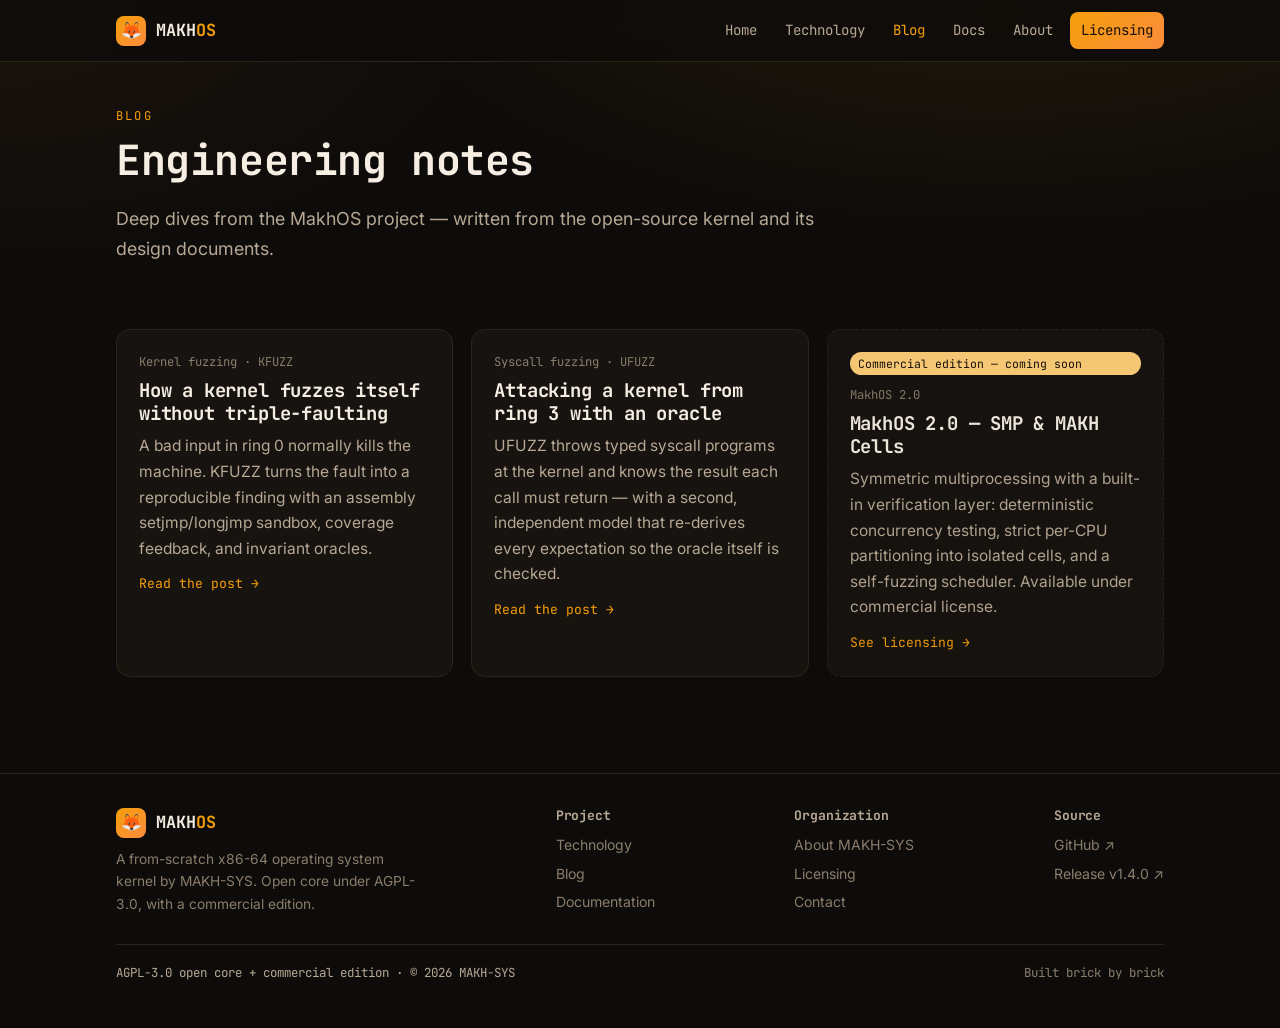
==== blog.html @ 7cea4a4a "Add the MAKH-SYS / MakhOS marketing + documentation website Static, English, multi-page site: home, " ====
<!DOCTYPE html>
<html lang="en">
<head>
<meta charset="utf-8">
<meta name="viewport" content="width=device-width, initial-scale=1">
<title>Blog — MakhOS</title>
<meta name="description" content="Engineering write-ups from the MakhOS project: how a kernel fuzzes itself from ring 0 without triple-faulting, and how UFUZZ attacks the kernel from ring 3 with a checked oracle.">
<link rel="preconnect" href="https://fonts.googleapis.com">
<link rel="preconnect" href="https://fonts.gstatic.com" crossorigin>
<link href="https://fonts.googleapis.com/css2?family=Inter:wght@400;500;600;700&family=JetBrains+Mono:wght@400;500;700&display=swap" rel="stylesheet">
<link rel="stylesheet" href="assets/style.css">
</head>
<body>
<a class="skip" href="#main">Skip to content</a>

<header class="site-header">
  <nav class="nav" aria-label="Primary">
    <a class="brand" href="index.html"><span class="glyph">🦊</span><span>MAKH<b>OS</b></span></a>
    <div class="nav-links">
      <a href="index.html">Home</a>
      <a href="technology.html">Technology</a>
      <a href="blog.html" class="active">Blog</a>
      <a href="docs.html">Docs</a>
      <a href="about.html">About</a>
      <a href="licensing.html" class="cta">Licensing</a>
    </div>
  </nav>
</header>

<main id="main">

<section class="section-tight" style="padding-top:44px">
  <div class="wrap">
    <p class="eyebrow">Blog</p>
    <h1 style="font-size:clamp(1.8rem,4.6vw,2.6rem);margin:6px 0 10px">Engineering notes</h1>
    <p class="lead">Deep dives from the MakhOS project — written from the open-source kernel and its design documents.</p>
  </div>
</section>

<section style="padding-top:12px">
  <div class="wrap">
    <div class="grid grid-3">

      <a class="card post-card" href="blog-kfuzz.html">
        <div class="meta">Kernel fuzzing · KFUZZ</div>
        <h3>How a kernel fuzzes itself without triple-faulting</h3>
        <p>A bad input in ring 0 normally kills the machine. KFUZZ turns the fault into a reproducible finding with an assembly setjmp/longjmp sandbox, coverage feedback, and invariant oracles.</p>
        <span class="more">Read the post →</span>
      </a>

      <a class="card post-card" href="blog-ufuzz.html">
        <div class="meta">Syscall fuzzing · UFUZZ</div>
        <h3>Attacking a kernel from ring 3 with an oracle</h3>
        <p>UFUZZ throws typed syscall programs at the kernel and knows the result each call must return — with a second, independent model that re-derives every expectation so the oracle itself is checked.</p>
        <span class="more">Read the post →</span>
      </a>

      <!-- Commercial teaser card: no post body, links to licensing (per brief) -->
      <a class="card post-card soon" href="licensing.html">
        <span class="tagline">Commercial edition — coming soon</span>
        <div class="meta">MakhOS 2.0</div>
        <h3>MakhOS 2.0 — SMP &amp; MAKH Cells</h3>
        <p>Symmetric multiprocessing with a built-in verification layer: deterministic concurrency testing, strict per-CPU partitioning into isolated cells, and a self-fuzzing scheduler. Available under commercial license.</p>
        <span class="more">See licensing →</span>
      </a>

    </div>
  </div>
</section>

</main>

<footer class="site-footer">
  <div class="wrap">
    <div class="footer-grid">
      <div class="footer-col" style="max-width:300px">
        <div class="brand" style="margin-bottom:10px"><span class="glyph">🦊</span><span>MAKH<b>OS</b></span></div>
        <p style="color:var(--faint);font-size:0.86rem;margin:0">A from-scratch x86-64 operating system kernel by MAKH-SYS. Open core under AGPL-3.0, with a commercial edition.</p>
      </div>
      <div class="footer-col"><h4>Project</h4><a href="technology.html">Technology</a><a href="blog.html">Blog</a><a href="docs.html">Documentation</a></div>
      <div class="footer-col"><h4>Organization</h4><a href="about.html">About MAKH-SYS</a><a href="licensing.html">Licensing</a><a href="about.html#contact">Contact</a></div>
      <div class="footer-col"><h4>Source</h4><a href="https://github.com/medaminkh-dev/MAKH" target="_blank" rel="noopener">GitHub ↗</a><a href="https://github.com/medaminkh-dev/MAKH/releases/tag/v1.4.0" target="_blank" rel="noopener">Release v1.4.0 ↗</a></div>
    </div>
    <div class="footer-bottom">
      <span class="lic">AGPL-3.0 open core + commercial edition · © 2026 MAKH-SYS</span>
      <span>Built brick by brick</span>
    </div>
  </div>
</footer>

</body>
</html>
---- assets/style.css ----
/* MAKH-SYS / MakhOS marketing site — shared stylesheet
   Dark "fennec" theme: warm amber/orange on near-black. */

:root {
  /* palette */
  --bg:        #0e0c0a;
  --bg-elev:   #171310;
  --bg-elev-2: #1f1a15;
  --panel:     #17130f;
  --text:      #f6eee3;
  --muted:     #b6a894;
  --faint:     #8a7d6b;
  --border:    #2c2419;
  --border-lit:#3a3020;

  --accent:    #f59e0b; /* amber */
  --accent-2:  #fb8c3c; /* orange */
  --accent-3:  #ffcf7a; /* light amber */
  --accent-ink:#1a1206;

  --green:     #7bd88f;
  --cyan:      #6cc6d6;
  --blue:      #7aa2f7;

  --mono: "JetBrains Mono", ui-monospace, "SFMono-Regular", Menlo, Consolas, monospace;
  --sans: "Inter", system-ui, -apple-system, Segoe UI, Roboto, Helvetica, Arial, sans-serif;

  --maxw: 1080px;
  --radius: 14px;
  --radius-sm: 9px;
}

* { box-sizing: border-box; }

html { scroll-behavior: smooth; }

body {
  margin: 0;
  background:
    radial-gradient(1100px 520px at 78% -8%, rgba(245,158,11,0.10), transparent 60%),
    radial-gradient(900px 480px at 0% 0%, rgba(251,140,60,0.06), transparent 55%),
    var(--bg);
  color: var(--text);
  font-family: var(--sans);
  font-size: 17px;
  line-height: 1.65;
  -webkit-font-smoothing: antialiased;
  text-rendering: optimizeLegibility;
}

h1, h2, h3, h4 {
  font-family: var(--mono);
  font-weight: 700;
  line-height: 1.2;
  letter-spacing: -0.01em;
}

a { color: var(--accent-3); text-decoration: none; }
a:hover { color: var(--accent); text-decoration: underline; text-underline-offset: 3px; }

code, kbd, pre, .mono { font-family: var(--mono); }

.wrap { max-width: var(--maxw); margin: 0 auto; padding: 0 16px; }

.sr-only {
  position: absolute; width: 1px; height: 1px; padding: 0; margin: -1px;
  overflow: hidden; clip: rect(0,0,0,0); white-space: nowrap; border: 0;
}

/* ---------- skip link ---------- */
.skip {
  position: absolute; left: -999px; top: 0; z-index: 100;
  background: var(--accent); color: var(--accent-ink);
  padding: 10px 16px; border-radius: 0 0 8px 0; font-family: var(--mono);
}
.skip:focus { left: 0; }

/* ---------- header / nav ---------- */
.site-header {
  position: sticky; top: 0; z-index: 40;
  background: rgba(14,12,10,0.82);
  backdrop-filter: blur(10px);
  border-bottom: 1px solid var(--border);
}
.nav {
  display: flex; align-items: center; gap: 18px;
  max-width: var(--maxw); margin: 0 auto; padding: 12px 16px;
}
.brand {
  display: flex; align-items: center; gap: 10px;
  font-family: var(--mono); font-weight: 700; font-size: 1.05rem;
  color: var(--text); white-space: nowrap;
}
.brand:hover { text-decoration: none; color: var(--text); }
.brand .glyph {
  display: inline-grid; place-items: center;
  width: 30px; height: 30px; border-radius: 8px;
  background: linear-gradient(135deg, var(--accent), var(--accent-2));
  color: var(--accent-ink); font-size: 1.05rem;
}
.brand b { color: var(--accent); }
.nav-links {
  display: flex; align-items: center; gap: 6px; flex-wrap: wrap;
  margin-left: auto;
}
.nav-links a {
  color: var(--muted); font-family: var(--mono); font-size: 0.88rem;
  padding: 7px 11px; border-radius: 8px; white-space: nowrap;
}
.nav-links a:hover { color: var(--text); background: var(--bg-elev-2); text-decoration: none; }
.nav-links a.active { color: var(--accent); }
.nav-links a.cta {
  color: var(--accent-ink); background: linear-gradient(135deg,var(--accent),var(--accent-2));
}
.nav-links a.cta:hover { filter: brightness(1.08); color: var(--accent-ink); }

/* ---------- layout primitives ---------- */
section { padding: 56px 0; }
.section-tight { padding: 36px 0; }
.lead { font-size: 1.12rem; color: var(--muted); max-width: 68ch; }
.eyebrow {
  font-family: var(--mono); font-size: 0.76rem; letter-spacing: 0.18em;
  text-transform: uppercase; color: var(--accent); margin: 0 0 10px;
}
.center { text-align: center; }
.divider { height: 1px; background: var(--border); border: 0; margin: 0; }

h2.section-title { font-size: clamp(1.5rem, 3.4vw, 2.1rem); margin: 0 0 6px; }
h3 { font-size: 1.18rem; }

/* ---------- badges ---------- */
.badges { display: flex; flex-wrap: wrap; gap: 8px; }
.badge {
  display: inline-flex; align-items: center; gap: 7px;
  font-family: var(--mono); font-size: 0.78rem;
  padding: 5px 11px; border-radius: 999px;
  background: var(--bg-elev-2); border: 1px solid var(--border-lit); color: var(--muted);
}
.badge .dot { width: 7px; height: 7px; border-radius: 50%; background: var(--accent); }
.badge.green .dot { background: var(--green); }
.badge.blue  .dot { background: var(--blue); }

/* ---------- buttons ---------- */
.btn {
  display: inline-flex; align-items: center; gap: 9px;
  font-family: var(--mono); font-weight: 600; font-size: 0.92rem;
  padding: 11px 18px; border-radius: 10px; cursor: pointer;
  border: 1px solid transparent;
}
.btn-primary { background: linear-gradient(135deg,var(--accent),var(--accent-2)); color: var(--accent-ink); }
.btn-primary:hover { filter: brightness(1.08); text-decoration: none; color: var(--accent-ink); }
.btn-ghost { background: transparent; border-color: var(--border-lit); color: var(--text); }
.btn-ghost:hover { border-color: var(--accent); color: var(--accent); text-decoration: none; }
.btn-row { display: flex; flex-wrap: wrap; gap: 12px; }

/* ---------- hero ---------- */
.hero { padding: 64px 0 40px; }
.hero-grid {
  display: grid; grid-template-columns: 1.25fr 0.9fr; gap: 40px; align-items: center;
}
.hero h1 {
  font-size: clamp(1.9rem, 5.2vw, 3.1rem); margin: 10px 0 14px; line-height: 1.1;
}
.hero h1 .accent { color: var(--accent); }
.hero-logo {
  display: grid; place-items: center;
}
.hero-logo img {
  width: 100%; max-width: 420px; height: auto;
  filter: drop-shadow(0 18px 40px rgba(245,158,11,0.18));
}
.pitch { font-size: 1.16rem; color: var(--muted); max-width: 54ch; }

/* ---------- cards / grids ---------- */
.grid { display: grid; gap: 18px; }
.grid-2 { grid-template-columns: repeat(2, 1fr); }
.grid-3 { grid-template-columns: repeat(3, 1fr); }

.card {
  background: linear-gradient(180deg, var(--bg-elev), var(--panel));
  border: 1px solid var(--border);
  border-radius: var(--radius);
  padding: 22px;
}
.card h3 { margin: 0 0 8px; color: var(--text); }
.card p { margin: 0; color: var(--muted); font-size: 0.97rem; }
.card .ico { font-size: 1.4rem; margin-bottom: 6px; display: block; }
a.card:hover { border-color: var(--accent); text-decoration: none; }
a.card:hover h3 { color: var(--accent); }
.card .more {
  display: inline-block; margin-top: 12px; font-family: var(--mono);
  font-size: 0.82rem; color: var(--accent);
}

/* ---------- terminal block ---------- */
.terminal {
  background: #0b0906; border: 1px solid var(--border-lit); border-radius: var(--radius);
  overflow: hidden; box-shadow: 0 16px 40px rgba(0,0,0,0.4);
}
.terminal .bar {
  display: flex; align-items: center; gap: 8px;
  padding: 10px 14px; background: var(--bg-elev-2); border-bottom: 1px solid var(--border);
}
.terminal .bar .tl { width: 11px; height: 11px; border-radius: 50%; background: #3a3020; }
.terminal .bar .tl.r { background: #d1603a; }
.terminal .bar .tl.y { background: var(--accent); }
.terminal .bar .tl.g { background: var(--green); }
.terminal .bar .title {
  margin-left: 8px; font-family: var(--mono); font-size: 0.78rem; color: var(--faint);
}
.terminal pre {
  margin: 0; padding: 18px 18px 20px; overflow-x: auto;
  font-size: 0.85rem; line-height: 1.7; color: #e9dfce;
}
.terminal .p { color: var(--accent); }        /* prompt */
.terminal .c { color: var(--accent-3); }       /* command */
.terminal .o { color: var(--muted); }           /* output */
.terminal .ok { color: var(--green); }

/* generic code block */
pre.code {
  background: #0b0906; border: 1px solid var(--border); border-radius: var(--radius-sm);
  padding: 16px 18px; overflow-x: auto; font-size: 0.85rem; color: #e9dfce; line-height: 1.65;
}
.inline-code {
  font-family: var(--mono); font-size: 0.88em;
  background: var(--bg-elev-2); border: 1px solid var(--border);
  padding: 1px 6px; border-radius: 6px; color: var(--accent-3);
}

/* ---------- feature table ---------- */
.ftable { width: 100%; border-collapse: collapse; font-size: 0.93rem; }
.ftable th, .ftable td {
  text-align: left; padding: 11px 14px; border-bottom: 1px solid var(--border);
  vertical-align: top;
}
.ftable th { font-family: var(--mono); color: var(--accent); font-size: 0.82rem; }
.ftable td { color: var(--muted); }
.ftable td code, .ftable th code { color: var(--accent-3); }
.table-wrap { overflow-x: auto; border: 1px solid var(--border); border-radius: var(--radius); }

/* ---------- diagram figure ---------- */
figure.diagram {
  margin: 22px 0 6px; background: var(--panel);
  border: 1px solid var(--border); border-radius: var(--radius); padding: 18px;
}
figure.diagram svg { width: 100%; height: auto; display: block; }
figure.diagram figcaption {
  margin-top: 12px; font-size: 0.85rem; color: var(--faint); font-family: var(--mono);
  text-align: center;
}

/* ---------- tech section anchors ---------- */
.anchor-nav {
  display: flex; flex-wrap: wrap; gap: 8px; margin: 18px 0 8px;
}
.anchor-nav a {
  font-family: var(--mono); font-size: 0.82rem; color: var(--muted);
  padding: 6px 12px; border: 1px solid var(--border-lit); border-radius: 999px;
}
.anchor-nav a:hover { color: var(--accent); border-color: var(--accent); text-decoration: none; }

.tech-block { padding: 46px 0; border-top: 1px solid var(--border); }
.tech-block:first-of-type { border-top: 0; }
.tech-block h2 { font-size: clamp(1.4rem, 3.2vw, 1.9rem); margin: 0 0 4px; display:flex; align-items:center; gap:12px; flex-wrap:wrap;}
.tech-block .tag {
  font-family: var(--mono); font-size: 0.7rem; letter-spacing:0.12em; text-transform:uppercase;
  color: var(--accent); border: 1px solid var(--border-lit); border-radius: 999px; padding: 3px 9px;
}
.key-list { list-style: none; padding: 0; margin: 16px 0 0; display: grid; gap: 10px; }
.key-list li { padding-left: 24px; position: relative; color: var(--muted); font-size: 0.97rem; }
.key-list li::before {
  content: "›"; position: absolute; left: 4px; top: -1px; color: var(--accent); font-weight: 700;
}
.key-list li b { color: var(--text); font-weight: 600; }

.stat-row { display: flex; flex-wrap: wrap; gap: 14px; margin-top: 18px; }
.stat {
  flex: 1 1 150px; background: var(--bg-elev); border: 1px solid var(--border);
  border-radius: var(--radius-sm); padding: 14px 16px;
}
.stat .n { font-family: var(--mono); font-size: 1.35rem; font-weight: 700; color: var(--accent); }
.stat .l { font-size: 0.82rem; color: var(--faint); }

/* ---------- blog ---------- */
.post-card { display: flex; flex-direction: column; }
.post-card .meta { font-family: var(--mono); font-size: 0.76rem; color: var(--faint); margin-bottom: 8px; }
.post-card .tagline { display:inline-block; font-family: var(--mono); font-size:0.72rem; color: var(--accent-ink);
  background: var(--accent-3); padding: 2px 8px; border-radius: 999px; margin-bottom: 10px; }
.post-card.soon { opacity: 0.96; border-style: dashed; }

.article { max-width: 760px; margin: 0 auto; }
.article h1 { font-size: clamp(1.7rem, 4.4vw, 2.5rem); margin: 6px 0 10px; }
.article h2 { font-size: 1.4rem; margin: 34px 0 10px; color: var(--accent-3); }
.article h3 { font-size: 1.1rem; margin: 24px 0 6px; }
.article p, .article li { color: #e3d8c8; }
.article .meta { font-family: var(--mono); font-size: 0.82rem; color: var(--faint); margin-bottom: 18px; }
.article blockquote {
  margin: 20px 0; padding: 12px 18px; border-left: 3px solid var(--accent);
  background: var(--bg-elev); color: var(--muted); border-radius: 0 8px 8px 0;
}
.article ul, .article ol { padding-left: 22px; }
.article li { margin: 6px 0; }

/* ---------- callout ---------- */
.callout {
  background: linear-gradient(135deg, rgba(245,158,11,0.10), rgba(251,140,60,0.05));
  border: 1px solid var(--border-lit); border-left: 3px solid var(--accent);
  border-radius: var(--radius-sm); padding: 18px 20px; margin: 20px 0;
}
.callout .label { font-family: var(--mono); font-size: 0.74rem; letter-spacing: 0.1em;
  text-transform: uppercase; color: var(--accent); margin-bottom: 6px; }

/* ---------- CTA band ---------- */
.band {
  background: linear-gradient(135deg, rgba(245,158,11,0.12), rgba(251,140,60,0.06));
  border: 1px solid var(--border-lit); border-radius: var(--radius);
  padding: 34px; text-align: center;
}
.band h2 { margin: 0 0 8px; }
.band p { color: var(--muted); margin: 0 auto 18px; max-width: 56ch; }

/* ---------- footer ---------- */
.site-footer {
  border-top: 1px solid var(--border); margin-top: 40px; padding: 34px 0 44px;
  color: var(--faint); font-size: 0.88rem;
}
.footer-grid { display: flex; flex-wrap: wrap; gap: 30px; justify-content: space-between; }
.footer-col h4 { font-size: 0.82rem; color: var(--muted); margin: 0 0 10px; font-family: var(--mono); }
.footer-col a { display: block; color: var(--faint); margin: 5px 0; font-size: 0.88rem; }
.footer-col a:hover { color: var(--accent); }
.footer-bottom {
  margin-top: 26px; padding-top: 18px; border-top: 1px solid var(--border);
  display: flex; flex-wrap: wrap; gap: 10px; justify-content: space-between; align-items: center;
  font-family: var(--mono); font-size: 0.78rem;
}
.footer-bottom .lic { color: var(--muted); }

/* ---------- SVG diagram shared styles ---------- */
.d-box { fill: var(--bg-elev-2); stroke: var(--border-lit); }
.d-box-accent { fill: rgba(245,158,11,0.12); stroke: var(--accent); }
.d-box-danger { fill: rgba(209,96,58,0.14); stroke: #d1603a; }
.d-box-ok { fill: rgba(123,216,143,0.10); stroke: var(--green); }
.d-label { fill: var(--text); font-family: var(--mono); font-size: 13px; }
.d-sub   { fill: var(--muted); font-family: var(--mono); font-size: 11px; }
.d-accent{ fill: var(--accent); font-family: var(--mono); font-size: 11px; }
.d-line  { stroke: var(--faint); stroke-width: 1.6; fill: none; }
.d-line-accent { stroke: var(--accent); stroke-width: 1.8; fill: none; }
.d-line-danger { stroke: #d1603a; stroke-width: 1.8; fill: none; }
.d-line-dash { stroke: var(--muted); stroke-width: 1.4; fill: none; stroke-dasharray: 5 4; }

/* ---------- responsive ---------- */
@media (max-width: 860px) {
  .hero-grid { grid-template-columns: 1fr; gap: 26px; }
  .hero-logo { order: -1; }
  .hero-logo img { max-width: 300px; }
  .grid-3 { grid-template-columns: 1fr; }
  .grid-2 { grid-template-columns: 1fr; }
}
@media (max-width: 620px) {
  body { font-size: 16px; }
  section { padding: 44px 0; }
  .nav { gap: 10px; }
  .brand span.full { display: none; }
  .nav-links { gap: 2px; }
  .nav-links a { padding: 6px 8px; font-size: 0.8rem; }
  .band { padding: 24px 18px; }
}

/* ============================================================
   index.html polish (Change 2) — premium hero, proof strip
   ============================================================ */

.hero-pro { padding: 72px 0 24px; }
.hero-pro .eyebrow { margin-bottom: 16px; }
.hero-pro h1 {
  font-size: clamp(2.05rem, 5.4vw, 3.35rem);
  line-height: 1.08; letter-spacing: -0.02em; margin: 0 0 18px; max-width: 16ch;
}
.hero-pro .pitch { font-size: 1.2rem; line-height: 1.6; max-width: 56ch; color: var(--muted); }
.hero-pro .trust {
  margin-top: 18px; display: flex; flex-wrap: wrap; gap: 8px 18px; align-items: center;
  font-family: var(--mono); font-size: 0.8rem; color: var(--faint);
}
.hero-pro .trust .sep { color: var(--border-lit); }
.hero-pro .trust b { color: var(--muted); font-weight: 500; }

/* button refinements (shared, benefits all pages) */
.btn { transition: transform .12s ease, filter .12s ease, border-color .12s ease, color .12s ease; }
.btn-primary {
  box-shadow: 0 8px 22px rgba(245,158,11,0.18);
}
.btn-primary:hover { transform: translateY(-1px); box-shadow: 0 12px 28px rgba(245,158,11,0.26); }
.btn-ghost:hover { transform: translateY(-1px); }
.btn-lg { padding: 13px 22px; font-size: 0.98rem; }

/* card hover lift (shared) */
.card { transition: transform .14s ease, border-color .14s ease, box-shadow .14s ease; }
a.card:hover { transform: translateY(-3px); box-shadow: 0 14px 30px rgba(0,0,0,0.28); }

/* ---------- proof strip ---------- */
.proof {
  border: 1px solid var(--border);
  border-radius: var(--radius);
  background: linear-gradient(180deg, var(--bg-elev), var(--panel));
  display: grid; grid-template-columns: repeat(5, 1fr);
  overflow: hidden;
}
.proof .cell {
  padding: 22px 18px; border-left: 1px solid var(--border);
  display: flex; flex-direction: column; gap: 4px; min-width: 0;
}
.proof .cell:first-child { border-left: 0; }
.proof .cell .k {
  font-family: var(--mono); font-weight: 700; color: var(--accent);
  font-size: 1.5rem; line-height: 1; letter-spacing: -0.01em;
}
.proof .cell .k.sm { font-size: 1.12rem; }
.proof .cell .v { font-size: 0.82rem; color: var(--muted); line-height: 1.35; }

/* ---------- signature (two fuzzers) premium block ---------- */
.sig { display: grid; grid-template-columns: 1fr 1fr; gap: 18px; margin-top: 26px; }
.sig .pane {
  position: relative; background: linear-gradient(180deg, var(--bg-elev), var(--panel));
  border: 1px solid var(--border); border-radius: var(--radius); padding: 24px;
}
.sig .pane .ring {
  font-family: var(--mono); font-size: 0.72rem; letter-spacing: 0.12em; text-transform: uppercase;
  color: var(--accent-ink); background: var(--accent-3); padding: 3px 10px; border-radius: 999px;
  display: inline-block; margin-bottom: 12px;
}
.sig .pane h3 { font-size: 1.25rem; margin: 0 0 8px; }
.sig .pane p { color: var(--muted); margin: 0 0 14px; font-size: 0.97rem; }
.sig .pane .arrow { font-family: var(--mono); font-size: 0.85rem; color: var(--accent); }
.sig .pane:hover { border-color: var(--border-lit); }

@media (max-width: 860px) {
  .proof { grid-template-columns: repeat(2, 1fr); }
  .proof .cell:nth-child(odd) { border-left: 0; }
  .proof .cell:nth-child(n+3) { border-top: 1px solid var(--border); }
  .sig { grid-template-columns: 1fr; }
  .hero-pro { padding: 48px 0 16px; }
}
@media (max-width: 480px) {
  .proof { grid-template-columns: 1fr; }
  .proof .cell { border-left: 0; border-top: 1px solid var(--border); }
  .proof .cell:first-child { border-top: 0; }
}
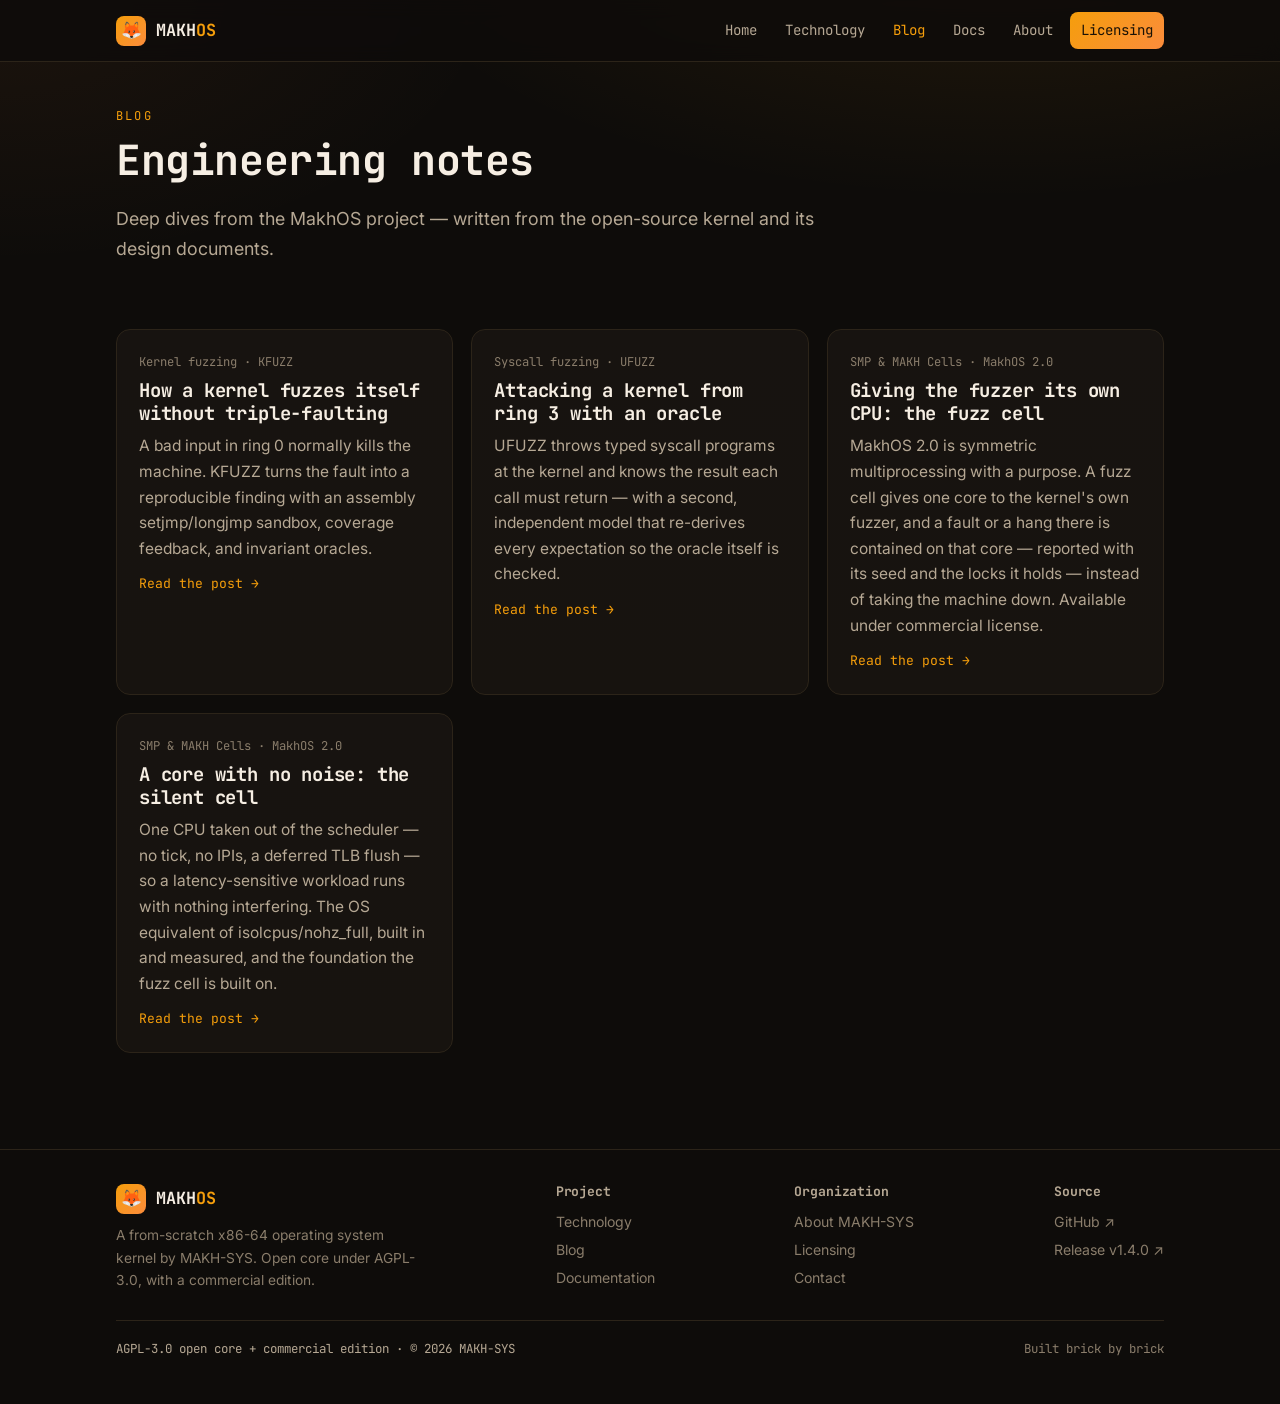
==== commit 12fd110d: "Add two SMP 2.0 blog posts: the fuzz cell and the silent cell blog-smp.html — "Giving the fuzzer its" ====
--- a/blog.html
+++ b/blog.html
@@ -55,13 +55,18 @@
         <span class="more">Read the post →</span>
       </a>
 
-      <!-- Commercial teaser card: no post body, links to licensing (per brief) -->
-      <a class="card post-card soon" href="licensing.html">
-        <span class="tagline">Commercial edition — coming soon</span>
-        <div class="meta">MakhOS 2.0</div>
-        <h3>MakhOS 2.0 — SMP &amp; MAKH Cells</h3>
-        <p>Symmetric multiprocessing with a built-in verification layer: deterministic concurrency testing, strict per-CPU partitioning into isolated cells, and a self-fuzzing scheduler. Available under commercial license.</p>
-        <span class="more">See licensing →</span>
+      <a class="card post-card" href="blog-smp.html">
+        <div class="meta">SMP &amp; MAKH Cells · MakhOS 2.0</div>
+        <h3>Giving the fuzzer its own CPU: the fuzz cell</h3>
+        <p>MakhOS 2.0 is symmetric multiprocessing with a purpose. A fuzz cell gives one core to the kernel's own fuzzer, and a fault or a hang there is contained on that core — reported with its seed and the locks it holds — instead of taking the machine down. Available under commercial license.</p>
+        <span class="more">Read the post →</span>
+      </a>
+
+      <a class="card post-card" href="blog-silent.html">
+        <div class="meta">SMP &amp; MAKH Cells · MakhOS 2.0</div>
+        <h3>A core with no noise: the silent cell</h3>
+        <p>One CPU taken out of the scheduler — no tick, no IPIs, a deferred TLB flush — so a latency-sensitive workload runs with nothing interfering. The OS equivalent of isolcpus/nohz_full, built in and measured, and the foundation the fuzz cell is built on.</p>
+        <span class="more">Read the post →</span>
       </a>
 
     </div>
